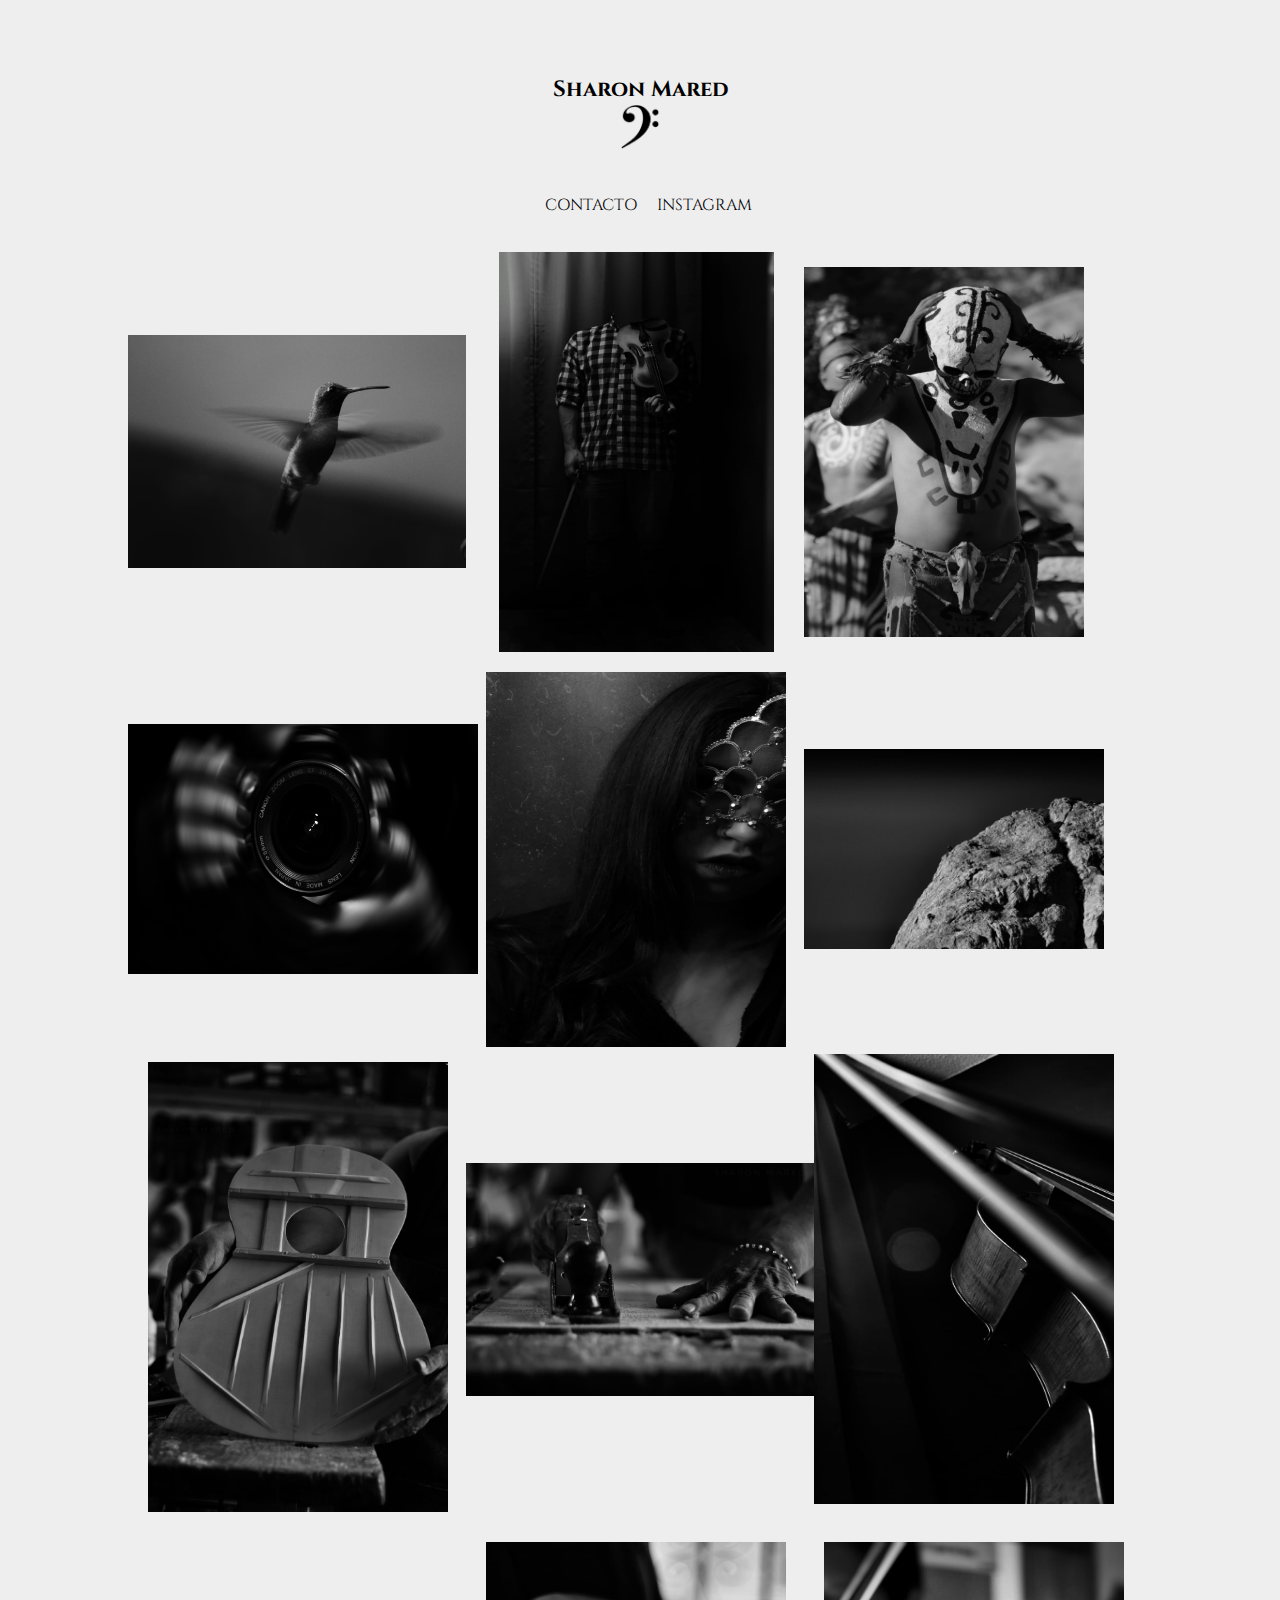
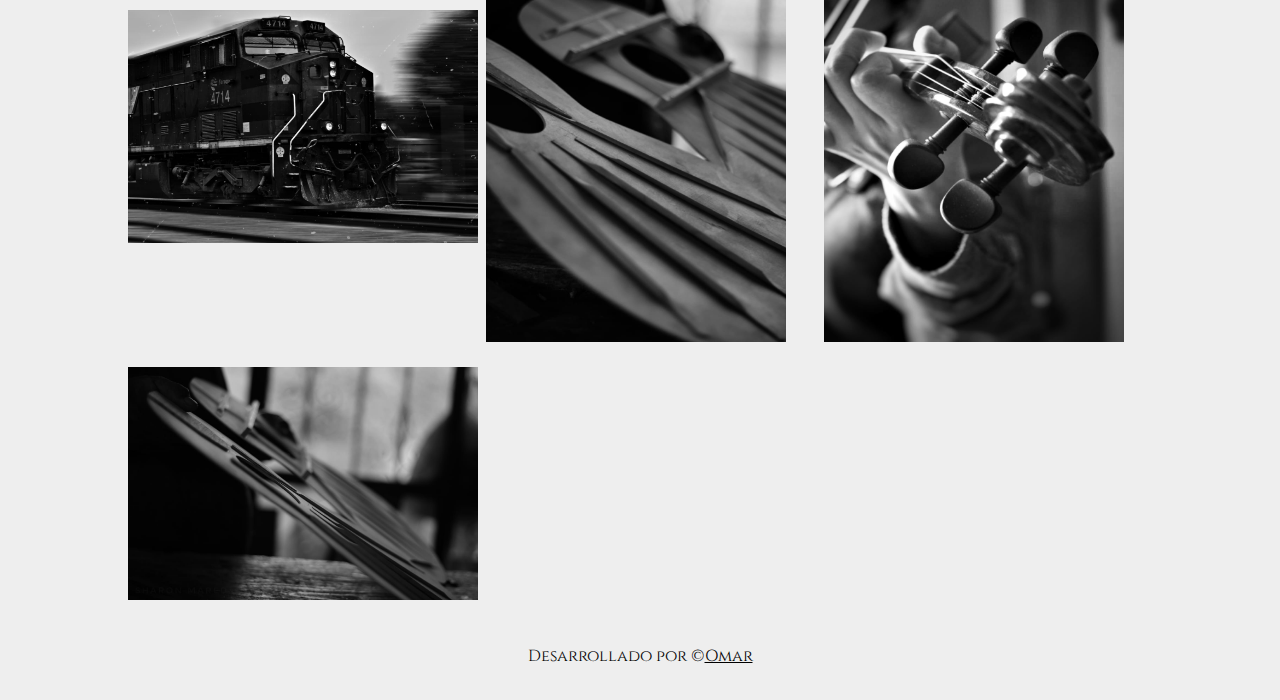
==== index.html @ 415b889b "Aplicacion terminada" ====
<!DOCTYPE html>
<html lang="es">
  <head>
    <meta charset="UTF-8" />
    <meta name="viewport" content="width=device-width, initial-scale=1.0" />
    <link rel="stylesheet" href="./css/styles.css" />
    <link rel="shortcut icon" href="./img/clavefa.png" type="image/x-icon" />
    <style>
      @import url("https://fonts.googleapis.com/css2?family=Cinzel&display=swap");
    </style>
    <title>Sharon Mared - Portafolio</title>
  </head>
  <body>
    <header id="header">
      <a href="index.html">
        <h1 class="name">Sharon Mared</h1>
        <img src="./img/clavefa.png" alt="logo" class="logo" />
      </a>
      <nav class="menu">
        <ul class="lista">
          <li><a href="contacto.html">CONTACTO</a></li>
          <li>
            <a href="https://www.instagram.com/etereashot/" target="_blank"
              >INSTAGRAM</a
            >
          </li>
        </ul>
      </nav>
    </header>

    <section id="galeria">
      <img src="./img/colibri.jpg" alt="colibri" class="colibri" />
      <img src="./img/hombre.jpg" alt="hombre" class="hombre" />
      <img src="./img/tribu.jpg" alt="tribu" class="tribu" />

      <img src="./img/camara.jpg" alt="camara" class="camara" />
      <img src="./img/mujer.jpg" alt="mujer" class="mujer" />
      <img src="./img/piedra.jpg" alt="piedra" class="piedra" />

      <img src="./img/guitarra.jpg" alt="guitarra" class="guitarra" />
      <img src="./img/mano.jpg" alt="mano" class="mano" />
      <img src="./img/cello.jpg" alt="cello" class="cello" />

      <img src="./img/tren.jpg" alt="tren" class="tren" />
      <img src="./img/guitarras.jpg" alt="guitarras" class="guitarras" />
      <img src="./img/violinymano.jpg" alt="violinymano" class="violinymano" />

      <img src="./img/guitarras2.jpg" alt="guitarras2" class="guitarras2" />
    </section>

    <footer id="footer">
      <p>
        Desarrollado por &copy;<a
          href="https://omarjimdiz-coder.github.io/portafilio/"
          target="_blank"
          >Omar</a
        >
      </p>
    </footer>
  </body>
</html>
---- css/styles.css ----
* {
  padding: 0;
  margin: 0;
  background-color: #eeeeee;
  font-family: "Cinzel", serif;
}

#header {
  margin-top: 75px;
}

#header a {
  text-decoration: none;
  color: black;
}

.name {
  text-align: center;
  font-size: 22px;
}

.logo {
  display: block;
  width: 40px;
  margin: 0 auto;
}

.menu {
  width: 100%;
  text-align: center;
  margin-top: 45px;
}

.lista {
  display: flex;
  margin-left: 41%;
}

.lista li {
  margin-left: 20px;
  list-style: none;
}

.lista a {
  text-decoration: none;
  color: black;
  transition: all 300ms;
}

.lista a:hover {
  color: #9e9e9e;
  text-decoration: underline;
}

#galeria {
  display: grid;
  width: 80%;
  grid-template-columns: repeat(3, 33%);
  margin: 0 auto;
  margin-top: 36px;
  align-items: center;
}

.colibri {
  width: 350px;
}

.hombre {
  width: 275px;
  height: 400px;
  padding-left: 33px;
}

.tribu {
  width: 280px;
  height: 370px;
}

.camara {
  width: 350px;
  height: 250px;
  padding-right: 30px;
}

.mujer {
  width: 300px;
  height: 375px;
  margin-top: 20px;
  margin-left: 20px;
}

.piedra {
  width: 300px;
}

.guitarra {
  width: 300px;
  margin-left: 20px;
  margin-top: 15px;
}

.mano {
  width: 350px;
  margin-right: 20px;
}

.cello {
  width: 300px;
  height: 450px;
  margin-left: 10px;
}

.guitarras {
  width: 300px;
  height: 400px;
  margin-top: 30px;
  margin-left: 20px;
}

.tren {
  width: 350px;
}

.violinymano {
  width: 300px;
  height: 400px;
  margin-top: 30px;
  margin-left: 20px;
}

.guitarras2 {
  width: 350px;
  margin-top: 25px;
}

.nosequees {
  width: 300px;
  height: 400px;
  margin-top: 25px;
  margin-left: 20px;
}

#fotos {
  display: grid;
  grid-template-columns: repeat(2, 50%);
}

#footer {
  width: 100%;
  text-align: center;
  height: 100px;
}

#footer p {
  padding-top: 45px;
}

#footer a {
  color: black;
  transition: all 200ms;
}

#footer a:hover {
  color: rgb(156, 141, 141);
}

/*Estilos de contacto.html*/

#contacto {
  margin-left: 300px;
  margin-top: 100px;
}

/*Responsive*/

@media (max-width: 1230px) {
  #galeria {
    display: grid;
    grid-template-columns: repeat(2, 50%);
    padding-left: 130px;
  }

  .cello {
    margin-top: 22px;
  }
}

@media (max-width: 1036px) {
  .menu {
    width: 92%;
  }
}

@media (max-width: 986px) {
  #galeria {
    padding-left: 97px;
  }
}

@media (max-width: 922px) {
  .menu {
    width: 89%;
  }

  #galeria {
    padding-left: 55px;
  }
}

@media (max-width: 886px) {
  #galeria {
    padding-left: 28px;
  }
}

@media (max-width: 842px) {
  .menu {
    width: 86%;
  }

  #galeria {
    padding-left: 6px;
  }
}

@media (max-width: 830px) {
  #galeria {
    display: grid;
    grid-template-columns: none;
    padding-left: 237px;
  }

  .hombre {
    margin-top: 20px;
  }

  .tribu {
    margin-top: 20px;
    margin-left: 30px;
  }

  .camara {
    margin-top: 20px;
  }

  .piedra {
    margin-top: 20px;
    margin-left: 18px;
  }

  .mano {
    margin-top: 20px;
  }

  .cello {
    margin-left: 23px;
  }

  .tren {
    margin-top: 20px;
  }
}

@media (max-width: 726px) {
  .menu {
    width: 80%;
  }

  #galeria {
    padding-left: 188px;
  }
}

@media (max-width: 670px) {
  .menu {
    width: 75%;
  }

  #galeria {
    padding-left: 149px;
  }
}

@media (max-width: 600px) {
  .lista {
    margin-left: 38%;
  }

  #galeria {
    padding-left: 103px;
  }
}

@media (max-width: 516px) {
  .lista {
    margin-left: 34%;
  }

  #galeria {
    padding-left: 64px;
  }
}

@media (max-width: 474px) {
  .lista {
    margin-left: 31%;
  }

  #galeria {
    padding-left: 31px;
  }
}

@media (max-width: 446px) {
  .menu {
    width: 72%;
  }

  .lista {
    margin-left: 30%;
  }

  #galeria {
    padding-left: 7px;
  }
}

@media (max-width: 424px) {
  .lista {
    margin-left: 27%;
  }

  #galeria {
    padding-left: 0px;
  }
}

@media (max-width: 407px) {
  .colibri {
    width: 320px;
  }

  .hombre {
    padding-left: 27px;
  }

  .tribu {
    margin-left: 23px;
  }

  .camara {
    width: 323px;
    height: 224px;
  }

  .mujer {
    margin-left: 8px;
  }

  .piedra {
    margin-left: 9px;
  }

  .guitarra {
    margin-left: 13px;
  }

  .mano {
    width: 330px;
  }

  .cello {
    margin-left: 16px;
  }
  .tren {
    width: 330px;
  }

  .guitarras {
    margin-left: 12px;
  }

  .violinymano {
    margin-left: 12px;
  }

  .guitarras2 {
    width: 320px;
  }
}

@media (max-width: 369px) {
  .lista {
    margin-left: 21%;
  }

  .colibri {
    width: 293px;
  }

  .hombre {
    padding-left: 10px;
  }

  .tribu {
    margin-left: 6px;
  }

  .camara {
    width: 290px;
    height: 199px;
    padding-right: 0px;
  }

  .mujer {
    margin-left: -5px;
  }

  .piedra {
    margin-left: -4px;
  }

  .guitarra {
    margin-left: -3px;
  }

  .mano {
    width: 297px;
  }

  .cello {
    margin-left: 0px;
  }

  .tren {
    width: 300px;
  }

  .guitarras {
    margin-left: -2px;
  }

  .violinymano {
    margin-left: 0px;
  }

  .guitarras2 {
    width: 300px;
  }
}

/*Responsive de contacto.html*/

@media (max-width: 700px) {
  #contacto {
    margin-left: 235px;
  }
}

@media (max-width: 612px) {
  #contacto {
    margin-left: 198px;
  }
}

@media (max-width: 554px) {
  #contacto {
    margin-left: 170px;
  }
}

@media (max-width: 494px) {
  #contacto {
    margin-left: 133px;
  }
}

@media (max-width: 430px) {
  #contacto {
    margin-left: 104px;
  }
}

@media (max-width: 374px) {
  #contacto {
    margin-left: 77px;
  }
}
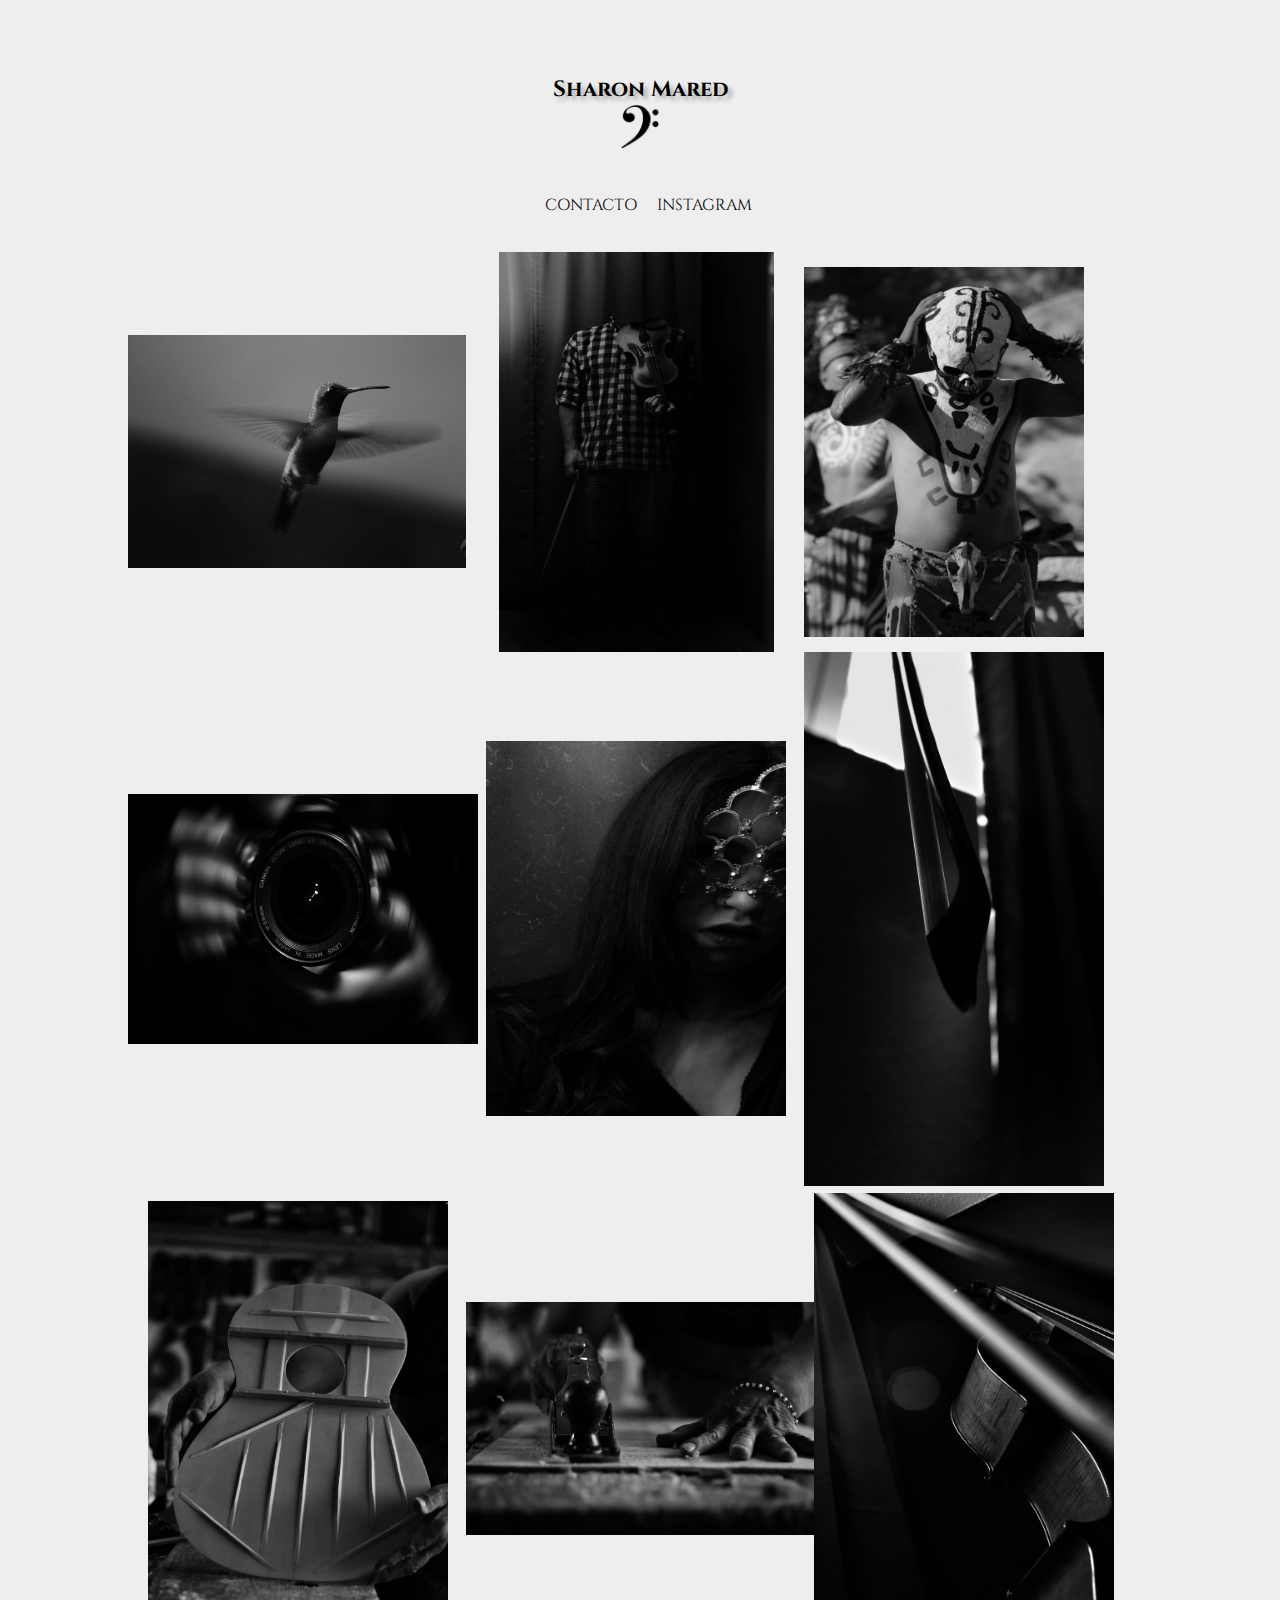
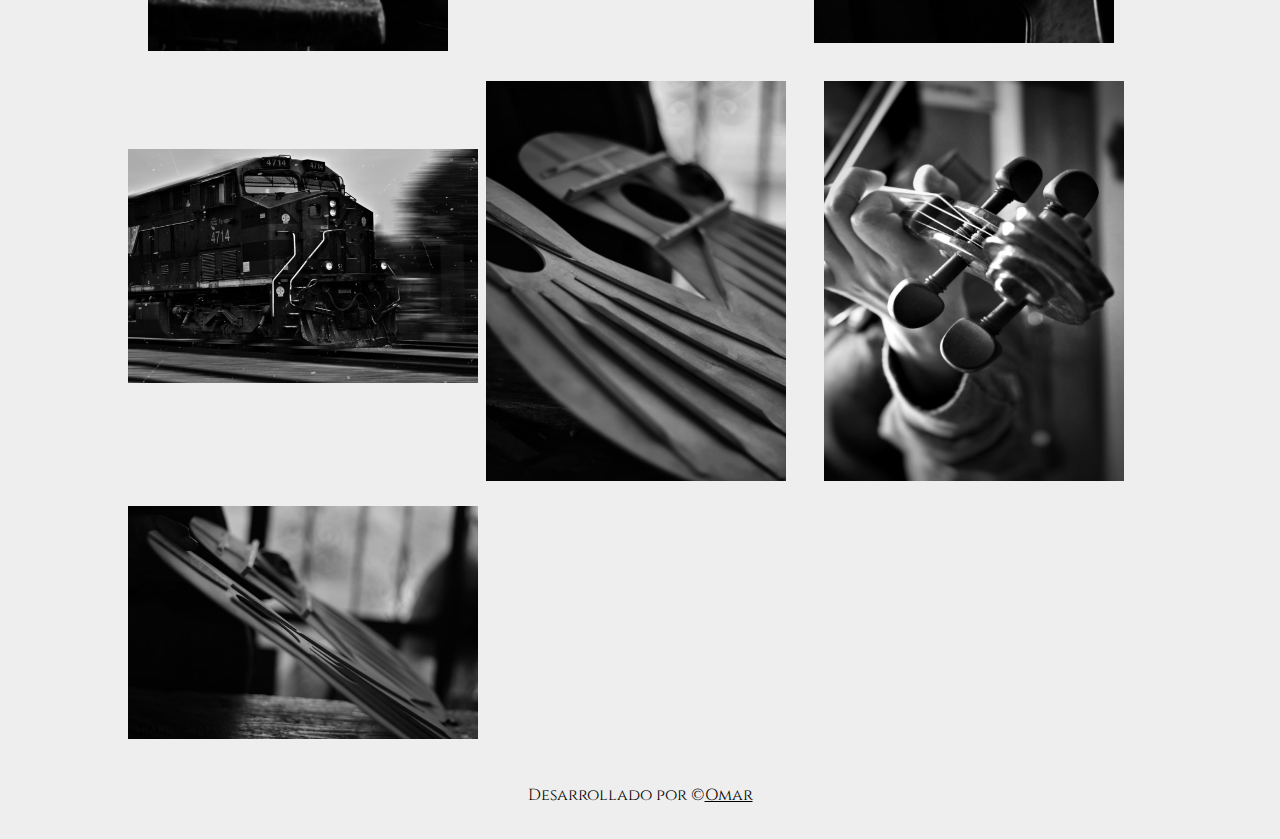
==== commit 1d436ab0: "nombre sombreado" ====
--- a/index.html
+++ b/index.html
@@ -35,7 +35,7 @@
 
       <img src="./img/camara.jpg" alt="camara" class="camara" />
       <img src="./img/mujer.jpg" alt="mujer" class="mujer" />
-      <img src="./img/piedra.jpg" alt="piedra" class="piedra" />
+      <img src="./img/nosequees.jpg" alt="piedra" class="piedra" />
 
       <img src="./img/guitarra.jpg" alt="guitarra" class="guitarra" />
       <img src="./img/mano.jpg" alt="mano" class="mano" />
--- a/css/styles.css
+++ b/css/styles.css
@@ -17,6 +17,7 @@
 .name {
   text-align: center;
   font-size: 22px;
+  text-shadow: 4px 4px 4px #aaaaaa;
 }
 
 .logo {
